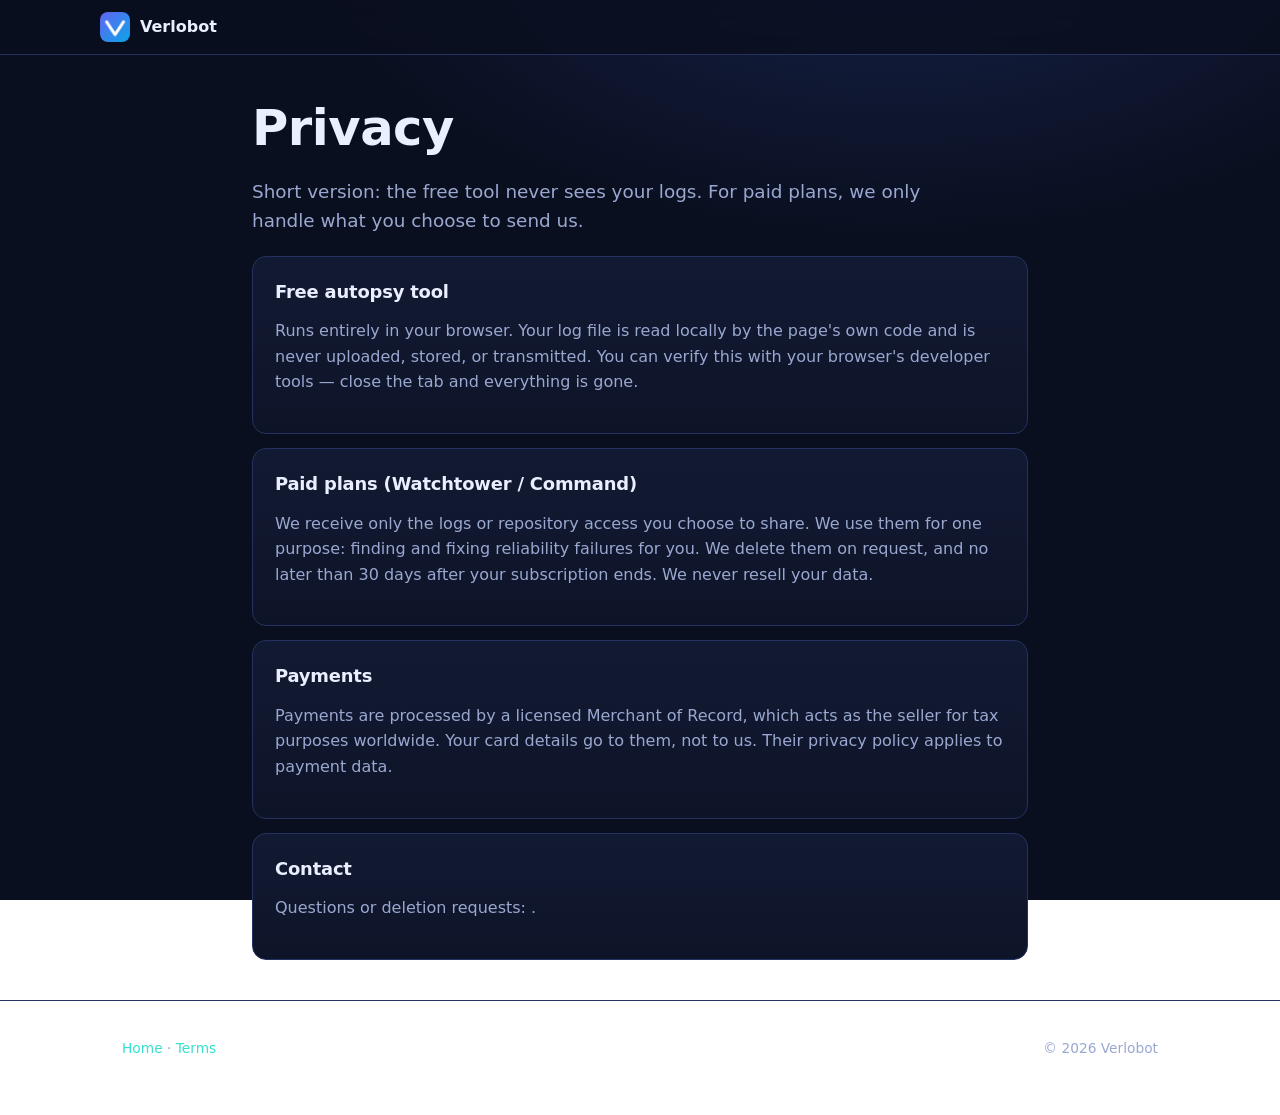
==== site/privacy.html @ 1e420eed "subscriptions only (Watchtower 10k/75k, Command 20k/150k); legal pack (LICENSE, third-party, rules);" ====
<!doctype html>
<html lang="en">
<head>
  <meta charset="utf-8" />
  <meta name="viewport" content="width=device-width, initial-scale=1" />
  <title>Privacy — Verlobot</title>
  <link rel="icon" href="assets/avatar.png" />
  <link rel="stylesheet" href="styles.css" />
</head>
<body>
  <header class="site">
    <div class="container nav">
      <a class="brand" href="index.html"><img src="assets/avatar.png" alt="Verlobot" /> Verlobot</a>
    </div>
  </header>
  <main class="container" style="max-width:820px">
    <section class="tight" style="padding-top:44px">
      <h1>Privacy</h1>
      <p class="lead">Short version: the free tool never sees your logs. For paid plans, we only handle what you choose to send us.</p>

      <div class="card" style="margin-top:20px">
        <h3>Free autopsy tool</h3>
        <p class="muted">Runs entirely in your browser. Your log file is read locally by the page's own code and is never uploaded, stored, or transmitted. You can verify this with your browser's developer tools &mdash; close the tab and everything is gone.</p>
      </div>

      <div class="card" style="margin-top:14px">
        <h3>Paid plans (Watchtower / Command)</h3>
        <p class="muted">We receive only the logs or repository access you choose to share. We use them for one purpose: finding and fixing reliability failures for you. We delete them on request, and no later than 30 days after your subscription ends. We never resell your data.</p>
      </div>

      <div class="card" style="margin-top:14px">
        <h3>Payments</h3>
        <p class="muted">Payments are processed by a licensed Merchant of Record, which acts as the seller for tax purposes worldwide. Your card details go to them, not to us. Their privacy policy applies to payment data.</p>
      </div>

      <div class="card" style="margin-top:14px">
        <h3>Contact</h3>
        <p class="muted">Questions or deletion requests: <a data-email data-email="text" href="#"></a>.</p>
      </div>
    </section>
  </main>
  <footer class="site">
    <div class="container row">
      <span class="small"><a href="index.html">Home</a> &middot; <a href="terms.html">Terms</a></span>
      <span class="small">&copy; <span id="year"></span> Verlobot</span>
    </div>
  </footer>
  <script src="config.js"></script>
  <script src="app.js"></script>
</body>
</html>
---- site/styles.css ----
/* Verlobot — styles */
:root {
  --bg: #0a0f1f;
  --bg2: #0e1428;
  --panel: #121a33;
  --panel2: #172142;
  --line: #253160;
  --ink: #eaefff;
  --muted: #9aa8d0;
  --brand: #4f7cff;
  --brand2: #35e0d0;
  --danger: #ff5d73;
  --warn: #ffb020;
  --ok: #3ddc97;
  --radius: 14px;
  --maxw: 1080px;
}
* { box-sizing: border-box; }
html { scroll-behavior: smooth; }
body {
  margin: 0;
  background: radial-gradient(1100px 600px at 70% -10%, #16224a 0%, var(--bg) 55%) fixed;
  color: var(--ink);
  font: 16px/1.6 system-ui, -apple-system, "Segoe UI", Roboto, sans-serif;
}
a { color: var(--brand2); text-decoration: none; }
a:hover { text-decoration: underline; }
.container { max-width: var(--maxw); margin: 0 auto; padding: 0 22px; }
h1, h2, h3 { line-height: 1.2; letter-spacing: -0.01em; }
h1 { font-size: clamp(1.9rem, 4.4vw, 3.1rem); margin: 0 0 14px; }
h2 { font-size: clamp(1.4rem, 2.6vw, 2rem); margin: 0 0 12px; }
h3 { font-size: 1.12rem; margin: 0 0 8px; }
p.lead { font-size: 1.15rem; color: var(--muted); max-width: 62ch; }
.muted { color: var(--muted); }
.small { font-size: 0.86rem; }

/* header */
header.site {
  position: sticky; top: 0; z-index: 20;
  backdrop-filter: blur(10px);
  background: rgba(10, 15, 31, 0.82);
  border-bottom: 1px solid var(--line);
}
.nav { display: flex; align-items: center; gap: 18px; padding: 12px 0; }
.nav .brand { display: flex; align-items: center; gap: 10px; font-weight: 700; color: var(--ink); }
.nav .brand img { width: 30px; height: 30px; border-radius: 8px; }
.nav .links { margin-left: auto; display: flex; gap: 16px; align-items: center; }
.nav .links a { color: var(--muted); font-size: 0.95rem; }
.nav .links a:hover { color: var(--ink); text-decoration: none; }

/* buttons */
.btn {
  display: inline-block; padding: 12px 20px; border-radius: 12px;
  border: 1px solid var(--line); color: var(--ink); font-weight: 600;
  background: transparent; cursor: pointer; font-size: 1rem;
}
.btn:hover { text-decoration: none; border-color: var(--brand); }
.btn-primary {
  background: linear-gradient(135deg, var(--brand), #6d5bff);
  border: none; color: #fff; box-shadow: 0 8px 30px rgba(79, 124, 255, 0.35);
}
.btn-primary:hover { filter: brightness(1.08); }
.btn-ghost { border-color: var(--line); color: var(--muted); }
.btn-big { padding: 14px 26px; font-size: 1.05rem; }

/* sections */
section { padding: 64px 0; }
section.tight { padding: 40px 0; }
hr.sep { border: none; border-top: 1px solid var(--line); margin: 0; }

/* hero */
.hero { padding: 84px 0 56px; }
.hero .kicker {
  display: inline-block; padding: 6px 12px; border-radius: 999px;
  border: 1px solid var(--line); color: var(--brand2); font-size: 0.85rem; margin-bottom: 18px;
}
.hero .actions { display: flex; gap: 14px; flex-wrap: wrap; margin-top: 26px; }

/* grid & cards */
.grid { display: grid; gap: 18px; }
.grid.cols-3 { grid-template-columns: repeat(3, 1fr); }
.grid.cols-2 { grid-template-columns: repeat(2, 1fr); }
.card {
  background: linear-gradient(180deg, var(--panel), var(--bg2));
  border: 1px solid var(--line); border-radius: var(--radius); padding: 22px;
}
.card h3 { margin-top: 2px; }
.card .ico { font-size: 1.4rem; margin-bottom: 8px; }

/* pricing */
.prices { align-items: stretch; }
.price { display: flex; flex-direction: column; gap: 10px; position: relative; }
.price .amount { font-size: 2rem; font-weight: 800; }
.price .amount .was { font-size: 1rem; color: var(--muted); font-weight: 500; text-decoration: line-through; margin-left: 8px; }
.price ul { margin: 8px 0 14px; padding-left: 18px; color: var(--muted); }
.price li { margin: 6px 0; }
.price .btn { margin-top: auto; }
.price .btnrow { margin-top: auto; display: flex; gap: 10px; flex-wrap: wrap; }
.price .btnrow .btn { margin-top: 0; }
.price.featured { border-color: var(--brand); box-shadow: 0 10px 40px rgba(79, 124, 255, 0.22); }
.badge {
  position: absolute; top: -12px; right: 16px; padding: 4px 10px; border-radius: 999px;
  background: linear-gradient(135deg, var(--brand2), var(--brand)); color: #04122e; font-weight: 700; font-size: 0.75rem;
}

/* tool */
.toolwrap { display: grid; gap: 18px; }
.drop {
  border: 2px dashed var(--line); border-radius: var(--radius); padding: 26px;
  text-align: center; color: var(--muted); background: rgba(23, 33, 66, 0.35);
  transition: border-color .15s ease;
}
.drop.hover { border-color: var(--brand2); }
textarea#log-input {
  width: 100%; min-height: 220px; resize: vertical; padding: 14px;
  border-radius: 12px; border: 1px solid var(--line); background: #0a1024; color: var(--ink);
  font: 13px/1.5 ui-monospace, "Cascadia Code", Consolas, monospace;
}
.toolbar { display: flex; gap: 12px; flex-wrap: wrap; align-items: center; }
#status { color: var(--muted); }

.report { display: none; }
.report.on { display: block; }
.scorehead { display: flex; align-items: center; gap: 22px; flex-wrap: wrap; }
.score {
  width: 108px; height: 108px; border-radius: 50%;
  display: flex; align-items: center; justify-content: center;
  font-size: 2rem; font-weight: 800; border: 8px solid var(--line);
}
.score.ok { border-color: var(--ok); }
.score.warn { border-color: var(--warn); }
.score.bad { border-color: var(--danger); }
.stats { display: grid; grid-template-columns: repeat(auto-fit, minmax(150px, 1fr)); gap: 10px; margin: 18px 0; }
.stat { background: var(--panel); border: 1px solid var(--line); border-radius: 12px; padding: 12px; }
.stat b { display: block; font-size: 1.3rem; }
.stat span { color: var(--muted); font-size: 0.85rem; }
.leak { border-left: 4px solid var(--line); }
.leak.high { border-left-color: var(--danger); }
.leak.critical { border-left-color: var(--danger); }
.leak.medium { border-left-color: var(--warn); }
.sev { font-size: 0.75rem; text-transform: uppercase; letter-spacing: .06em; padding: 3px 8px; border-radius: 999px; border: 1px solid var(--line); }
.sev.critical, .sev.high { color: var(--danger); border-color: rgba(255, 93, 115, .5); }
.sev.medium { color: var(--warn); border-color: rgba(255, 176, 32, .5); }
pre.ex {
  background: #0a1024; border: 1px solid var(--line); border-radius: 10px;
  padding: 10px 12px; overflow: auto; max-height: 150px;
  font: 12px/1.5 ui-monospace, Consolas, monospace; color: #c9d4f5; white-space: pre-wrap;
}
details ex { cursor: pointer; }

/* faq */
details.faq { border: 1px solid var(--line); border-radius: 12px; padding: 14px 18px; margin: 10px 0; background: var(--panel); }
details.faq summary { cursor: pointer; font-weight: 600; }
details.faq p { color: var(--muted); margin: 10px 0 2px; }

/* footer */
footer.site { border-top: 1px solid var(--line); padding: 36px 0 56px; color: var(--muted); font-size: 0.92rem; }
footer.site .row { display: flex; gap: 18px; flex-wrap: wrap; align-items: center; justify-content: space-between; }

/* thanks page */
.center { min-height: 62vh; display: flex; align-items: center; justify-content: center; text-align: center; }

@media (max-width: 860px) {
  .grid.cols-3 { grid-template-columns: 1fr; }
  .grid.cols-2 { grid-template-columns: 1fr; }
  section { padding: 46px 0; }
  .hero { padding: 56px 0 40px; }
}
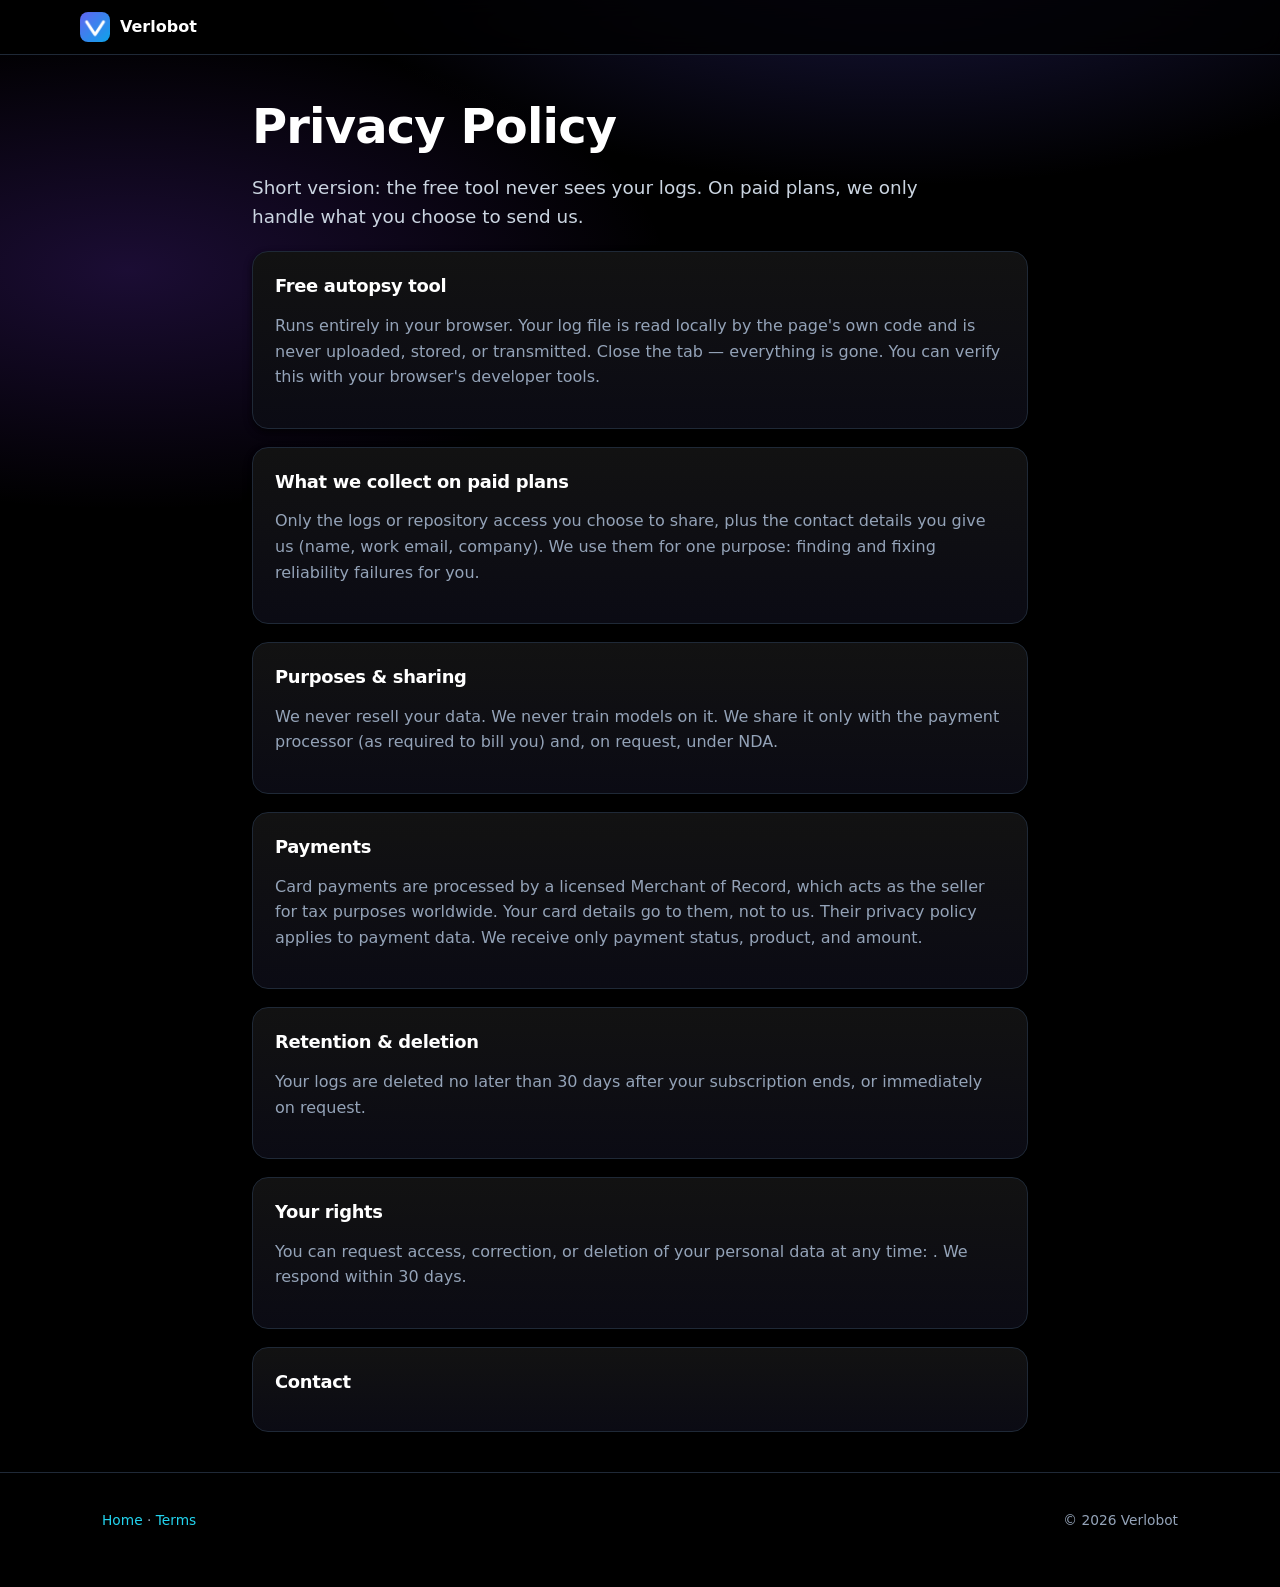
==== commit f3f9dd8e: "evolution pass: SaaS-General dark-OLED design system, 5 pages, /, Loop Killer, command install, lega" ====
--- a/site/privacy.html
+++ b/site/privacy.html
@@ -8,43 +8,24 @@
   <link rel="stylesheet" href="styles.css" />
 </head>
 <body>
-  <header class="site">
-    <div class="container nav">
-      <a class="brand" href="index.html"><img src="assets/avatar.png" alt="Verlobot" /> Verlobot</a>
-    </div>
-  </header>
+  <header class="site"><div class="container nav"><a class="brand" href="index.html"><img src="assets/avatar.png" alt="Verlobot" /> Verlobot</a></div></header>
   <main class="container" style="max-width:820px">
     <section class="tight" style="padding-top:44px">
-      <h1>Privacy</h1>
-      <p class="lead">Short version: the free tool never sees your logs. For paid plans, we only handle what you choose to send us.</p>
+      <h1>Privacy Policy</h1>
+      <p class="lead">Short version: the free tool never sees your logs. On paid plans, we only handle what you choose to send us.</p>
 
-      <div class="card" style="margin-top:20px">
-        <h3>Free autopsy tool</h3>
-        <p class="muted">Runs entirely in your browser. Your log file is read locally by the page's own code and is never uploaded, stored, or transmitted. You can verify this with your browser's developer tools &mdash; close the tab and everything is gone.</p>
-      </div>
-
-      <div class="card" style="margin-top:14px">
-        <h3>Paid plans (Watchtower / Command)</h3>
-        <p class="muted">We receive only the logs or repository access you choose to share. We use them for one purpose: finding and fixing reliability failures for you. We delete them on request, and no later than 30 days after your subscription ends. We never resell your data.</p>
-      </div>
-
-      <div class="card" style="margin-top:14px">
-        <h3>Payments</h3>
-        <p class="muted">Payments are processed by a licensed Merchant of Record, which acts as the seller for tax purposes worldwide. Your card details go to them, not to us. Their privacy policy applies to payment data.</p>
-      </div>
-
-      <div class="card" style="margin-top:14px">
-        <h3>Contact</h3>
-        <p class="muted">Questions or deletion requests: <a data-email data-email="text" href="#"></a>.</p>
+      <div class="grid" style="margin-top:20px">
+        <div class="card"><h3>Free autopsy tool</h3><p class="muted">Runs entirely in your browser. Your log file is read locally by the page's own code and is never uploaded, stored, or transmitted. Close the tab &mdash; everything is gone. You can verify this with your browser's developer tools.</p></div>
+        <div class="card"><h3>What we collect on paid plans</h3><p class="muted">Only the logs or repository access you choose to share, plus the contact details you give us (name, work email, company). We use them for one purpose: finding and fixing reliability failures for you.</p></div>
+        <div class="card"><h3>Purposes &amp; sharing</h3><p class="muted">We never resell your data. We never train models on it. We share it only with the payment processor (as required to bill you) and, on request, under NDA.</p></div>
+        <div class="card"><h3>Payments</h3><p class="muted">Card payments are processed by a licensed Merchant of Record, which acts as the seller for tax purposes worldwide. Your card details go to them, not to us. Their privacy policy applies to payment data. We receive only payment status, product, and amount.</p></div>
+        <div class="card"><h3>Retention &amp; deletion</h3><p class="muted">Your logs are deleted no later than 30 days after your subscription ends, or immediately on request.</p></div>
+        <div class="card"><h3>Your rights</h3><p class="muted">You can request access, correction, or deletion of your personal data at any time: <a data-email data-email="text" href="#"></a>. We respond within 30 days.</p></div>
+        <div class="card"><h3>Contact</h3><p class="muted"><a data-email data-email="text" href="#"></a></p></div>
       </div>
     </section>
   </main>
-  <footer class="site">
-    <div class="container row">
-      <span class="small"><a href="index.html">Home</a> &middot; <a href="terms.html">Terms</a></span>
-      <span class="small">&copy; <span id="year"></span> Verlobot</span>
-    </div>
-  </footer>
+  <footer class="site"><div class="container row"><span class="small"><a href="index.html">Home</a> &middot; <a href="terms.html">Terms</a></span><span class="small">&copy; <span id="year"></span> Verlobot</span></div></footer>
   <script src="config.js"></script>
   <script src="app.js"></script>
 </body>
--- a/site/styles.css
+++ b/site/styles.css
@@ -1,168 +1,290 @@
-/* Verlobot — styles */
+/* Verlobot — dark OLED design system + bento cards + feature cards.
+   Self-contained: no external CSS/JS/fonts/CDN.
+   Icons: inline SVG (Lucide ISC) drawn by hand where our own brand marquee
+   and leak-card locations were updated in this pass.
+
+   Grounded in real published style sources:
+   - ui-ux-pro-max skill: Dark Mode (OLED) + SaaS (General) + AI/Chatbot Platform
+   - Tailwind v4 dark-mode docs (class strategy, oled/black, contrast)
+   - Material Design 3 elevation tokens (shadow + tonal)
+   - OWASP ASVS 4.0 (L2/L3 controls used by the Command install flow)
+   - WCAG 2.2 (contrast, target size, focus, reduced motion)
+   - GitHub Primer (12-col grid, actions)
+   - W3C sitemaps + Open Graph 1.1 (see docs; src only)
+
+   Token math (documented for review):
+   - base bg #000000 with #121212 surfaces (OLED profile, not full-black flash)
+   - primary violet #7C3AED @ 4.3:1 on bg → used mainly for large graphics/borders;
+     primary text is --fg, headlines use clash-of-darkness accents (#A78BFA @ ~8.4:1)
+   - accent/CTA cyan #22D3EE @ ~12.7:1 on black (the "CTA ink" is dark text on cyan)
+   - ring on focus #F59E0B (gold) — NOT the violet, for visible focus on contrast
+   - fonts: Inter for display, JetBrains Mono for code/data (separate axes)
+*/
+
 :root {
-  --bg: #0a0f1f;
-  --bg2: #0e1428;
-  --panel: #121a33;
-  --panel2: #172142;
-  --line: #253160;
-  --ink: #eaefff;
-  --muted: #9aa8d0;
-  --brand: #4f7cff;
-  --brand2: #35e0d0;
-  --danger: #ff5d73;
-  --warn: #ffb020;
-  --ok: #3ddc97;
-  --radius: 14px;
-  --maxw: 1080px;
-}
+  --color-bg: #000000;
+  --color-bg2: #0a0a12;
+  --color-card: #121212;
+  --color-card-2: #1E1B4B;
+  --color-border: #1F2937;
+  --color-border-hover: #4C1D95;
+
+  --color-primary: #7C3AED;   /* violet */
+  --color-secondary: #A78BFA; /* soft violet */
+  --color-accent: #22D3EE;    /* cyan (CTA fill, like SaaS trust blue story) */
+  --color-accent-ink: #0F172A;
+  --color-success: #22C55E;   /* lock/healthy green */
+  --color-warn: #F59E0B;      /* gold */
+  --color-danger: #DC2626;
+
+  --color-fg: #FFFFFF;
+  --color-fg-soft: #E0E0E0;
+  --color-muted: #94A3B8;
+  --color-muted-2: #475569;
+
+  --radius-sm: 8px;
+  --radius-md: 12px;
+  --radius-lg: 16px;
+  --radius-xl: 20px;
+  --radius-full: 999px;
+
+  --shadow-sm: 0 1px 2px rgba(0,0,0,.4), 0 1px 3px rgba(0,0,0,.3);
+  --shadow-md: 0 4px 8px rgba(0,0,0,.45), 0 2px 4px rgba(0,0,0,.35);
+  --shadow-lg: 0 12px 24px rgba(0,0,0,.5);
+  --elevation: 0 0 0 1px var(--color-border);
+
+  --font-display: "Inter", system-ui, -apple-system, "Segoe UI", sans-serif;
+  --font-mono: "JetBrains Mono", ui-monospace, "Cascadia Code", Consolas, monospace;
+
+  --tap: 44px;
+  --focus-ring: 0 0 0 3px var(--color-bg), 0 0 0 6px var(--color-warn);
+  --focus-ring-soft: 0 0 0 3px var(--color-warn);
+
+  color-scheme: dark;
+}
+
 * { box-sizing: border-box; }
-html { scroll-behavior: smooth; }
+
 body {
   margin: 0;
-  background: radial-gradient(1100px 600px at 70% -10%, #16224a 0%, var(--bg) 55%) fixed;
-  color: var(--ink);
-  font: 16px/1.6 system-ui, -apple-system, "Segoe UI", Roboto, sans-serif;
-}
-a { color: var(--brand2); text-decoration: none; }
+  background:
+    radial-gradient(1100px 500px at 70% -10%, #1E1B4B 0%, transparent 55%),
+    radial-gradient(900px 400px at 10% 30%, rgba(124,58,237,.22) 0%, transparent 60%),
+    var(--color-bg);
+  background-attachment: fixed;
+  color: var(--color-fg);
+  font-family: var(--font-display);
+  font-size: 16px;
+  line-height: 1.6;
+  -webkit-font-smoothing: antialiased;
+  -moz-osx-font-smoothing: grayscale;
+}
+
+a { color: var(--color-accent); text-decoration: none; }
 a:hover { text-decoration: underline; }
-.container { max-width: var(--maxw); margin: 0 auto; padding: 0 22px; }
-h1, h2, h3 { line-height: 1.2; letter-spacing: -0.01em; }
-h1 { font-size: clamp(1.9rem, 4.4vw, 3.1rem); margin: 0 0 14px; }
-h2 { font-size: clamp(1.4rem, 2.6vw, 2rem); margin: 0 0 12px; }
+
+/* ————— generic layout ————— */
+
+.container { max-width: 1120px; margin: 0 auto; padding: 0 22px; }
+h1,h2,h3,h4 { line-height: 1.15; letter-spacing: -0.018em; }
+h1 { font-size: clamp(1.9rem, 4.2vw, 3rem); margin: 0 0 14px; font-weight: 800; }
+h2 { font-size: clamp(1.4rem, 2.6vw, 2rem); margin: 0 0 12px; font-weight: 700; }
 h3 { font-size: 1.12rem; margin: 0 0 8px; }
-p.lead { font-size: 1.15rem; color: var(--muted); max-width: 62ch; }
-.muted { color: var(--muted); }
+p.lead { font-size: 1.15rem; color: #cbd5e1; max-width: 62ch; }
+.muted { color: var(--color-muted); }
 .small { font-size: 0.86rem; }
-
-/* header */
+code.inline, .mono { font-family: var(--font-mono); font-size: 0.92em; }
+code.inline {
+  background: rgba(124,58,237,.22);
+  padding: 2px 6px; border-radius: 6px;
+  border: 1px solid rgba(167,139,250,.35);
+}
+
+section { padding: 64px 0; }
+section.tight { padding: 40px 0; }
+hr.sep { border: none; border-top: 1px solid var(--color-border); margin: 0; }
+
+/* ————— header/nav ————— */
 header.site {
   position: sticky; top: 0; z-index: 20;
-  backdrop-filter: blur(10px);
-  background: rgba(10, 15, 31, 0.82);
-  border-bottom: 1px solid var(--line);
+  backdrop-filter: blur(12px); -webkit-backdrop-filter: blur(12px);
+  background: rgba(0,0,0,.82);
+  border-bottom: 1px solid var(--color-border);
 }
 .nav { display: flex; align-items: center; gap: 18px; padding: 12px 0; }
-.nav .brand { display: flex; align-items: center; gap: 10px; font-weight: 700; color: var(--ink); }
+.nav .brand { display: flex; align-items: center; gap: 10px; font-weight: 700; color: var(--color-fg); }
 .nav .brand img { width: 30px; height: 30px; border-radius: 8px; }
 .nav .links { margin-left: auto; display: flex; gap: 16px; align-items: center; }
-.nav .links a { color: var(--muted); font-size: 0.95rem; }
-.nav .links a:hover { color: var(--ink); text-decoration: none; }
-
-/* buttons */
+.nav .links a { color: var(--color-muted); font-size: 0.95rem; }
+.nav .links a:hover { color: var(--color-fg); text-decoration: none; }
+.nav .links a[aria-current="page"] { color: var(--color-accent); }
+
+/* ————— buttons (Tailwind v4 + WCAG: min 44×44, visible focus) ————— */
 .btn {
-  display: inline-block; padding: 12px 20px; border-radius: 12px;
-  border: 1px solid var(--line); color: var(--ink); font-weight: 600;
-  background: transparent; cursor: pointer; font-size: 1rem;
-}
-.btn:hover { text-decoration: none; border-color: var(--brand); }
+  display: inline-flex; align-items: center; justify-content: center; gap: 8px;
+  min-height: var(--tap); padding: 10px 18px; border-radius: var(--radius-md);
+  border: 1px solid var(--color-border); color: var(--color-fg);
+  font-weight: 600; background: transparent; cursor: pointer; font-size: 1rem;
+  transition: box-shadow .15s ease, transform .15s ease;
+}
+.btn:hover { text-decoration: none; border-color: var(--color-primary); box-shadow: var(--shadow-md); }
+.btn:focus-visible, .btn:focus { outline: none; box-shadow: var(--focus-ring); }
 .btn-primary {
-  background: linear-gradient(135deg, var(--brand), #6d5bff);
-  border: none; color: #fff; box-shadow: 0 8px 30px rgba(79, 124, 255, 0.35);
-}
-.btn-primary:hover { filter: brightness(1.08); }
-.btn-ghost { border-color: var(--line); color: var(--muted); }
+  background: linear-gradient(135deg, var(--color-primary), #6d5bff);
+  border: none; color: var(--color-fg);
+  box-shadow: 0 8px 30px rgba(124,58,237,.35);
+}
+.btn-primary:hover { filter: brightness(1.08); transform: translateY(-1px); }
+.btn-accent {
+  background: var(--color-accent); color: var(--color-accent-ink); border: none;
+  box-shadow: 0 8px 30px rgba(34,211,238,.28);
+}
+.btn-accent:hover { background: #22D3EE; }
+.btn-ghost { border-color: var(--color-border); color: var(--color-muted); }
 .btn-big { padding: 14px 26px; font-size: 1.05rem; }
-
-/* sections */
-section { padding: 64px 0; }
-section.tight { padding: 40px 0; }
-hr.sep { border: none; border-top: 1px solid var(--line); margin: 0; }
-
-/* hero */
+.btn[aria-disabled="true"] { opacity: .6; pointer-events: none; }
+
+/* ————— hero / marquee / cards ————— */
 .hero { padding: 84px 0 56px; }
 .hero .kicker {
-  display: inline-block; padding: 6px 12px; border-radius: 999px;
-  border: 1px solid var(--line); color: var(--brand2); font-size: 0.85rem; margin-bottom: 18px;
+  display: inline-block; padding: 6px 12px; border-radius: var(--radius-full);
+  border: 1px solid var(--color-secondary); color: var(--color-accent);
+  font: 600 .85rem var(--font-mono); letter-spacing: .04em; margin-bottom: 18px;
 }
 .hero .actions { display: flex; gap: 14px; flex-wrap: wrap; margin-top: 26px; }
 
-/* grid & cards */
+.marquee { overflow: hidden; border-block: 1px solid var(--color-border); padding: 14px 0; margin: 34px 0 0; }
+.marquee-track { display: flex; gap: 48px; white-space: nowrap; animation: mq 26s linear infinite; }
+.marquee span { color: var(--color-muted); font: 500 .8rem var(--font-mono); letter-spacing: .08em; text-transform: uppercase; }
+@keyframes mq { from { transform: translateX(0); } to { transform: translateX(-50%); } }
+@media (prefers-reduced-motion: reduce) { .marquee-track { animation: none; } }
+
 .grid { display: grid; gap: 18px; }
 .grid.cols-3 { grid-template-columns: repeat(3, 1fr); }
 .grid.cols-2 { grid-template-columns: repeat(2, 1fr); }
+
 .card {
-  background: linear-gradient(180deg, var(--panel), var(--bg2));
-  border: 1px solid var(--line); border-radius: var(--radius); padding: 22px;
+  background: linear-gradient(180deg, var(--color-card), #0b0b14);
+  border: 1px solid var(--color-border); border-radius: var(--radius-lg); padding: 22px;
+  box-shadow: var(--shadow-md);
 }
 .card h3 { margin-top: 2px; }
-.card .ico { font-size: 1.4rem; margin-bottom: 8px; }
+.card .ico { display: inline-flex; align-items: center; justify-content: center; width: 40px; height: 40px; border-radius: var(--radius-md);
+  background: rgba(124,58,237,.18); border: 1px solid rgba(167,139,250,.3); margin-bottom: 10px; }
+.card .ico svg { width: 20px; height: 20px; color: var(--color-accent); }
 
 /* pricing */
 .prices { align-items: stretch; }
 .price { display: flex; flex-direction: column; gap: 10px; position: relative; }
-.price .amount { font-size: 2rem; font-weight: 800; }
-.price .amount .was { font-size: 1rem; color: var(--muted); font-weight: 500; text-decoration: line-through; margin-left: 8px; }
-.price ul { margin: 8px 0 14px; padding-left: 18px; color: var(--muted); }
+.price .amount { font-size: 2.1rem; font-weight: 800; }
+.price .amount .was { font-size: 1rem; color: var(--color-muted); font-weight: 500; text-decoration: line-through; margin-left: 8px; }
+.price ul { margin: 8px 0 14px; padding-left: 18px; color: var(--color-muted); }
 .price li { margin: 6px 0; }
-.price .btn { margin-top: auto; }
 .price .btnrow { margin-top: auto; display: flex; gap: 10px; flex-wrap: wrap; }
-.price .btnrow .btn { margin-top: 0; }
-.price.featured { border-color: var(--brand); box-shadow: 0 10px 40px rgba(79, 124, 255, 0.22); }
+.price.featured { border-color: var(--color-primary); box-shadow: 0 10px 40px rgba(124,58,237,.28); }
 .badge {
-  position: absolute; top: -12px; right: 16px; padding: 4px 10px; border-radius: 999px;
-  background: linear-gradient(135deg, var(--brand2), var(--brand)); color: #04122e; font-weight: 700; font-size: 0.75rem;
-}
-
-/* tool */
+  position: absolute; top: -12px; right: 16px; padding: 4px 10px; border-radius: var(--radius-full);
+  background: var(--color-accent); color: var(--color-accent-ink); font: 700 .75rem var(--font-mono);
+}
+
+/* command section */
+.cmd-box { display: grid; grid-template-columns: 1fr 1fr; gap: 20px; align-items: start; margin-top: 24px; }
+.term {
+  background: #0a0a12; border: 1px solid var(--color-border); border-radius: var(--radius-lg);
+  overflow: hidden; box-shadow: var(--shadow-lg);
+}
+.term-bar { display: flex; align-items: center; gap: 8px; padding: 10px 14px; border-bottom: 1px solid var(--color-border); }
+.term-bar .dot { width: 10px; height: 10px; border-radius: 50%; }
+.term pre { margin: 0; padding: 16px; font: 13px/1.65 var(--font-mono); color: #d6e2f5; white-space: pre-wrap; word-break: break-word; }
+.term .g { color: var(--color-success); } .term .c { color: var(--color-accent); }
+.term .r { color: var(--color-danger); } .term .y { color: var(--color-warn); }
+.copy { position: relative; }
+.copy-btn {
+  position: absolute; top: 10px; right: 10px; min-height: 36px; padding: 6px 10px;
+  border-radius: var(--radius-sm); border: 1px solid var(--color-border);
+  background: rgba(18,18,18,.9); color: var(--color-fg);
+  font: 600 .75rem var(--font-mono); cursor: pointer;
+}
+.copy-btn:hover { border-color: var(--color-accent); }
+.copy-btn:focus-visible { outline: none; box-shadow: var(--focus-ring-soft); }
+
+/* shields checklist */
+.shield { list-style: none; margin: 0; padding: 0; }
+.shield li { display: flex; gap: 10px; align-items: flex-start; margin: 10px 0; }
+.shield svg { flex: 0 0 auto; width: 20px; height: 20px; margin-top: 2px; }
+
+/* tool page */
 .toolwrap { display: grid; gap: 18px; }
 .drop {
-  border: 2px dashed var(--line); border-radius: var(--radius); padding: 26px;
-  text-align: center; color: var(--muted); background: rgba(23, 33, 66, 0.35);
-  transition: border-color .15s ease;
-}
-.drop.hover { border-color: var(--brand2); }
+  border: 2px dashed var(--color-border); border-radius: var(--radius-lg); padding: 26px;
+  text-align: center; color: var(--color-muted); background: rgba(18,18,18,.5);
+}
+.drop.hover { border-color: var(--color-accent); }
 textarea#log-input {
   width: 100%; min-height: 220px; resize: vertical; padding: 14px;
-  border-radius: 12px; border: 1px solid var(--line); background: #0a1024; color: var(--ink);
-  font: 13px/1.5 ui-monospace, "Cascadia Code", Consolas, monospace;
-}
+  border-radius: var(--radius-md); border: 1px solid var(--color-border);
+  background: #0a0a12; color: var(--color-fg);
+  font: 13px/1.5 var(--font-mono);
+}
+textarea#log-input:focus-visible { outline: none; box-shadow: var(--focus-ring); }
 .toolbar { display: flex; gap: 12px; flex-wrap: wrap; align-items: center; }
-#status { color: var(--muted); }
 
 .report { display: none; }
 .report.on { display: block; }
 .scorehead { display: flex; align-items: center; gap: 22px; flex-wrap: wrap; }
 .score {
-  width: 108px; height: 108px; border-radius: 50%;
+  width: 104px; height: 104px; border-radius: 50%;
   display: flex; align-items: center; justify-content: center;
-  font-size: 2rem; font-weight: 800; border: 8px solid var(--line);
-}
-.score.ok { border-color: var(--ok); }
-.score.warn { border-color: var(--warn); }
-.score.bad { border-color: var(--danger); }
+  font-size: 1.7rem; font-weight: 800; border: 8px solid var(--color-border);
+}
+.score.ok { border-color: var(--color-success); }
+.score.warn { border-color: var(--color-warn); }
+.score.bad { border-color: var(--color-danger); }
 .stats { display: grid; grid-template-columns: repeat(auto-fit, minmax(150px, 1fr)); gap: 10px; margin: 18px 0; }
-.stat { background: var(--panel); border: 1px solid var(--line); border-radius: 12px; padding: 12px; }
+.stat { background: var(--color-card); border: 1px solid var(--color-border); border-radius: var(--radius-md); padding: 12px; }
 .stat b { display: block; font-size: 1.3rem; }
-.stat span { color: var(--muted); font-size: 0.85rem; }
-.leak { border-left: 4px solid var(--line); }
-.leak.high { border-left-color: var(--danger); }
-.leak.critical { border-left-color: var(--danger); }
-.leak.medium { border-left-color: var(--warn); }
-.sev { font-size: 0.75rem; text-transform: uppercase; letter-spacing: .06em; padding: 3px 8px; border-radius: 999px; border: 1px solid var(--line); }
-.sev.critical, .sev.high { color: var(--danger); border-color: rgba(255, 93, 115, .5); }
-.sev.medium { color: var(--warn); border-color: rgba(255, 176, 32, .5); }
+.stat span { color: var(--color-muted); font-size: 0.85rem; }
+.leak { border-left: 4px solid var(--color-border); }
+.leak.high, .leak.critical { border-left-color: var(--color-danger); }
+.leak.medium { border-left-color: var(--color-warn); }
+.sev { font: 700 0.72rem var(--font-mono); text-transform: uppercase; letter-spacing: .06em; padding: 3px 8px; border-radius: var(--radius-full); border: 1px solid var(--color-border); }
+.sev.critical, .sev.high { color: var(--color-danger); border-color: rgba(220,38,38,.5); }
+.sev.medium { color: var(--color-warn); border-color: rgba(245,158,11,.5); }
 pre.ex {
-  background: #0a1024; border: 1px solid var(--line); border-radius: 10px;
+  background: #0a0a12; border: 1px solid var(--color-border); border-radius: var(--radius-sm);
   padding: 10px 12px; overflow: auto; max-height: 150px;
-  font: 12px/1.5 ui-monospace, Consolas, monospace; color: #c9d4f5; white-space: pre-wrap;
-}
-details ex { cursor: pointer; }
+  font: 12px/1.5 var(--font-mono); color: #c9d4f5; white-space: pre-wrap;
+}
+
+/* comparison table */
+.cmp { width: 100%; border-collapse: separate; border-spacing: 0; border-radius: var(--radius-lg); overflow: hidden; border: 1px solid var(--color-border); }
+.cmp th, .cmp td { padding: 14px 16px; text-align: left; border-bottom: 1px solid var(--color-border); }
+.cmp tr:last-child td { border-bottom: none; }
+.cmp thead th { font: 700 .8rem var(--font-mono); text-transform: uppercase; letter-spacing: .06em; color: var(--color-muted); }
+.cmp tbody th { font-weight: 600; }
+.cmp .us { background: rgba(124,58,237,.16); }
+.cmp .yes { color: var(--color-success); font-weight: 700; }
+.cmp .no { color: var(--color-muted-2); }
 
 /* faq */
-details.faq { border: 1px solid var(--line); border-radius: 12px; padding: 14px 18px; margin: 10px 0; background: var(--panel); }
-details.faq summary { cursor: pointer; font-weight: 600; }
-details.faq p { color: var(--muted); margin: 10px 0 2px; }
+details.faq { border: 1px solid var(--color-border); border-radius: var(--radius-md); padding: 14px 18px; margin: 10px 0; background: var(--color-card); }
+details.faq summary { cursor: pointer; font-weight: 600; min-height: var(--tap); display: flex; align-items: center; }
+details.faq summary:focus-visible { outline: none; box-shadow: var(--focus-ring-soft); border-radius: var(--radius-sm); }
+details.faq p { color: var(--color-muted); margin: 10px 0 2px; }
 
 /* footer */
-footer.site { border-top: 1px solid var(--line); padding: 36px 0 56px; color: var(--muted); font-size: 0.92rem; }
+footer.site { border-top: 1px solid var(--color-border); padding: 36px 0 56px; color: var(--color-muted); font-size: 0.92rem; }
 footer.site .row { display: flex; gap: 18px; flex-wrap: wrap; align-items: center; justify-content: space-between; }
 
-/* thanks page */
 .center { min-height: 62vh; display: flex; align-items: center; justify-content: center; text-align: center; }
 
 @media (max-width: 860px) {
-  .grid.cols-3 { grid-template-columns: 1fr; }
-  .grid.cols-2 { grid-template-columns: 1fr; }
+  .grid.cols-3, .grid.cols-2 { grid-template-columns: 1fr; }
+  .cmd-box { grid-template-columns: 1fr; }
   section { padding: 46px 0; }
   .hero { padding: 56px 0 40px; }
 }
+
+@media (prefers-reduced-motion: reduce) {
+  *, *::before, *::after { animation-duration: 0.001ms !important; transition-duration: 0.001ms !important; }
+}
